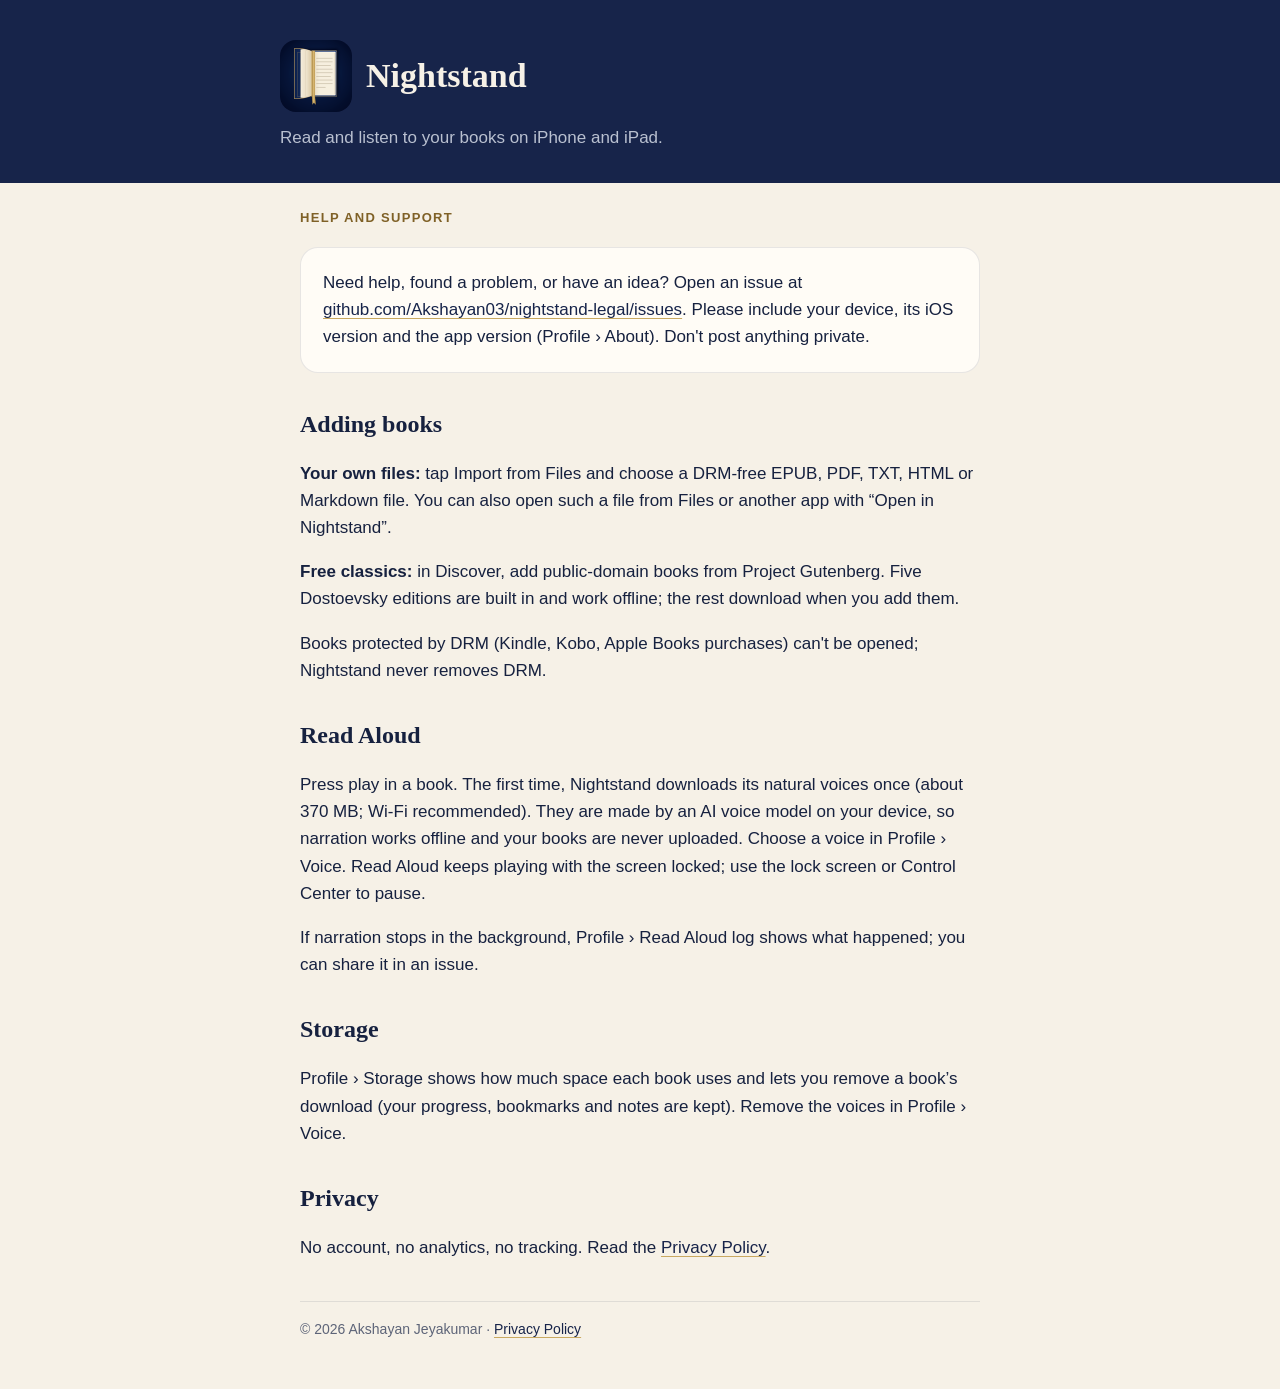
==== index.html @ 47b7d02b "Nightstand privacy policy and support pages" ====
<!doctype html>
<html lang="en">
<head>
<meta charset="utf-8">
<meta name="viewport" content="width=device-width, initial-scale=1">
<title>Nightstand · Help and Support</title>
<link rel="stylesheet" href="style.css">
</head>
<body>
<header><div class="wrap">
  <img src="icon.png" alt=""><h1>Nightstand</h1>
  <p>Read and listen to your books on iPhone and iPad.</p>
</div></header>
<main>
  <p class="eyebrow">Help and Support</p>
  <div class="card">
    <p>Need help, found a problem, or have an idea? Open an issue at
    <a href="https://github.com/Akshayan03/nightstand-legal/issues">github.com/Akshayan03/nightstand-legal/issues</a>.
    Please include your device, its iOS version and the app version (Profile › About). Don't post anything private.</p>
  </div>

  <h2>Adding books</h2>
  <p><strong>Your own files:</strong> tap Import from Files and choose a DRM-free EPUB, PDF, TXT, HTML or Markdown file.
  You can also open such a file from Files or another app with “Open in Nightstand”.</p>
  <p><strong>Free classics:</strong> in Discover, add public-domain books from Project Gutenberg. Five Dostoevsky
  editions are built in and work offline; the rest download when you add them.</p>
  <p>Books protected by DRM (Kindle, Kobo, Apple Books purchases) can't be opened; Nightstand never removes DRM.</p>

  <h2>Read Aloud</h2>
  <p>Press play in a book. The first time, Nightstand downloads its natural voices once (about 370 MB; Wi-Fi
  recommended). They are made by an AI voice model on your device, so narration works offline and your books are never
  uploaded. Choose a voice in Profile › Voice. Read Aloud keeps playing with the screen locked; use the lock screen or
  Control Center to pause.</p>
  <p>If narration stops in the background, Profile › Read Aloud log shows what happened; you can share it in an issue.</p>

  <h2>Storage</h2>
  <p>Profile › Storage shows how much space each book uses and lets you remove a book’s download (your progress, bookmarks and notes are kept). Remove the voices in Profile › Voice.</p>

  <h2>Privacy</h2>
  <p>No account, no analytics, no tracking. Read the <a href="privacy.html">Privacy Policy</a>.</p>

  <footer>© 2026 Akshayan Jeyakumar · <a href="privacy.html">Privacy Policy</a></footer>
</main>
</body>
</html>
---- style.css ----
:root { --ivory: #F6F1E7; --surface: #FFFCF6; --ink: #16213F; --navy: #17244A; --gold: #C9A961; --gold-ink: #7F6127; --secondary: #5D6478; }
* { box-sizing: border-box; }
body { margin: 0; background: var(--ivory); color: var(--ink); font: 17px/1.6 -apple-system, BlinkMacSystemFont, "Helvetica Neue", sans-serif; }
header { background: var(--navy); color: var(--ivory); padding: 40px 20px 32px; }
header .wrap, main { max-width: 720px; margin: 0 auto; }
header img { width: 72px; height: 72px; border-radius: 16px; vertical-align: middle; margin-right: 14px; }
header h1 { display: inline-block; vertical-align: middle; margin: 0; font: 600 34px/1.2 "New York", Georgia, serif; }
header p { color: #B9C0D0; margin: 12px 0 0; }
main { padding: 12px 20px 48px; }
h2 { font: 600 24px/1.3 "New York", Georgia, serif; margin-top: 36px; }
.eyebrow { color: var(--gold-ink); font-size: 13px; font-weight: 600; letter-spacing: 1.3px; text-transform: uppercase; }
.card { background: var(--surface); border: 1px solid rgba(22,33,63,.1); border-radius: 18px; padding: 4px 22px; margin: 18px 0; }
a { color: var(--navy); text-decoration-color: var(--gold); text-underline-offset: 3px; }
footer { color: var(--secondary); font-size: 14px; border-top: 1px solid rgba(22,33,63,.1); margin-top: 40px; padding-top: 16px; }
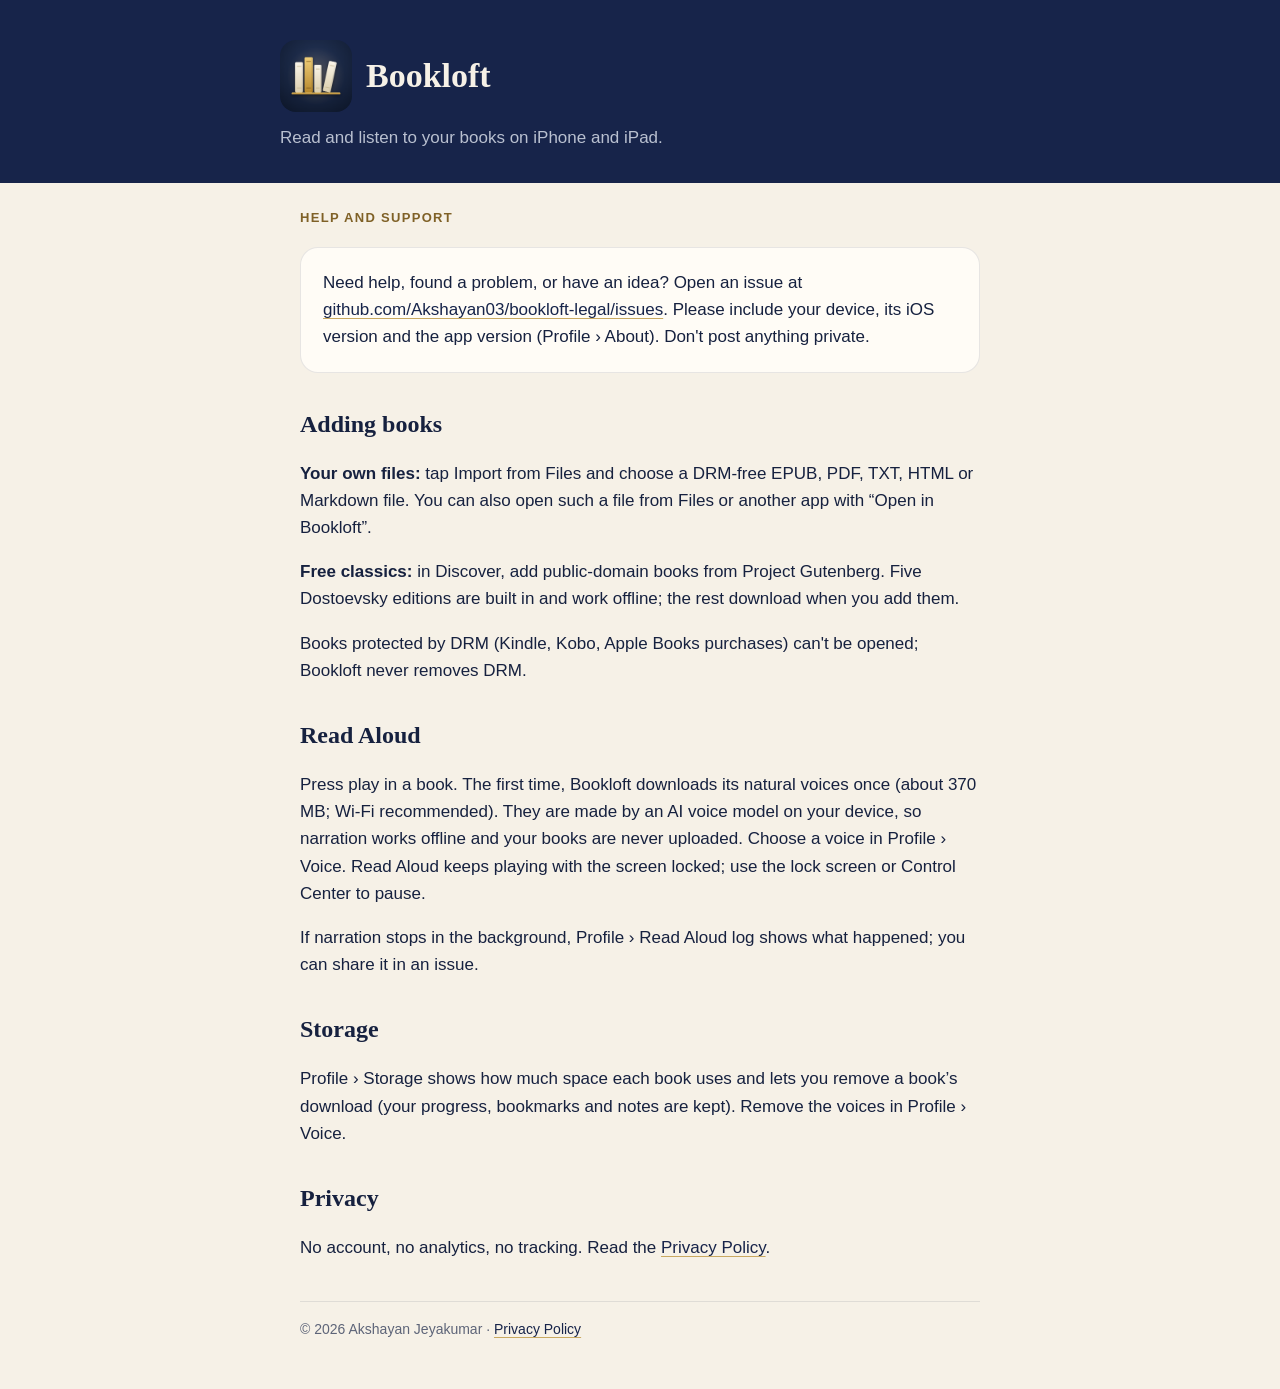
==== commit d56b0481: "Bookloft: final name, new icon and favicon" ====
--- a/index.html
+++ b/index.html
@@ -3,31 +3,33 @@
 <head>
 <meta charset="utf-8">
 <meta name="viewport" content="width=device-width, initial-scale=1">
-<title>Nightstand · Help and Support</title>
+<title>Bookloft · Help and Support</title>
 <link rel="stylesheet" href="style.css">
+<link rel="icon" type="image/png" href="favicon.png">
+<link rel="apple-touch-icon" href="apple-touch-icon.png">
 </head>
 <body>
 <header><div class="wrap">
-  <img src="icon.png" alt=""><h1>Nightstand</h1>
+  <img src="icon.png" alt=""><h1>Bookloft</h1>
   <p>Read and listen to your books on iPhone and iPad.</p>
 </div></header>
 <main>
   <p class="eyebrow">Help and Support</p>
   <div class="card">
     <p>Need help, found a problem, or have an idea? Open an issue at
-    <a href="https://github.com/Akshayan03/nightstand-legal/issues">github.com/Akshayan03/nightstand-legal/issues</a>.
+    <a href="https://github.com/Akshayan03/bookloft-legal/issues">github.com/Akshayan03/bookloft-legal/issues</a>.
     Please include your device, its iOS version and the app version (Profile › About). Don't post anything private.</p>
   </div>
 
   <h2>Adding books</h2>
   <p><strong>Your own files:</strong> tap Import from Files and choose a DRM-free EPUB, PDF, TXT, HTML or Markdown file.
-  You can also open such a file from Files or another app with “Open in Nightstand”.</p>
+  You can also open such a file from Files or another app with “Open in Bookloft”.</p>
   <p><strong>Free classics:</strong> in Discover, add public-domain books from Project Gutenberg. Five Dostoevsky
   editions are built in and work offline; the rest download when you add them.</p>
-  <p>Books protected by DRM (Kindle, Kobo, Apple Books purchases) can't be opened; Nightstand never removes DRM.</p>
+  <p>Books protected by DRM (Kindle, Kobo, Apple Books purchases) can't be opened; Bookloft never removes DRM.</p>
 
   <h2>Read Aloud</h2>
-  <p>Press play in a book. The first time, Nightstand downloads its natural voices once (about 370 MB; Wi-Fi
+  <p>Press play in a book. The first time, Bookloft downloads its natural voices once (about 370 MB; Wi-Fi
   recommended). They are made by an AI voice model on your device, so narration works offline and your books are never
   uploaded. Choose a voice in Profile › Voice. Read Aloud keeps playing with the screen locked; use the lock screen or
   Control Center to pause.</p>
